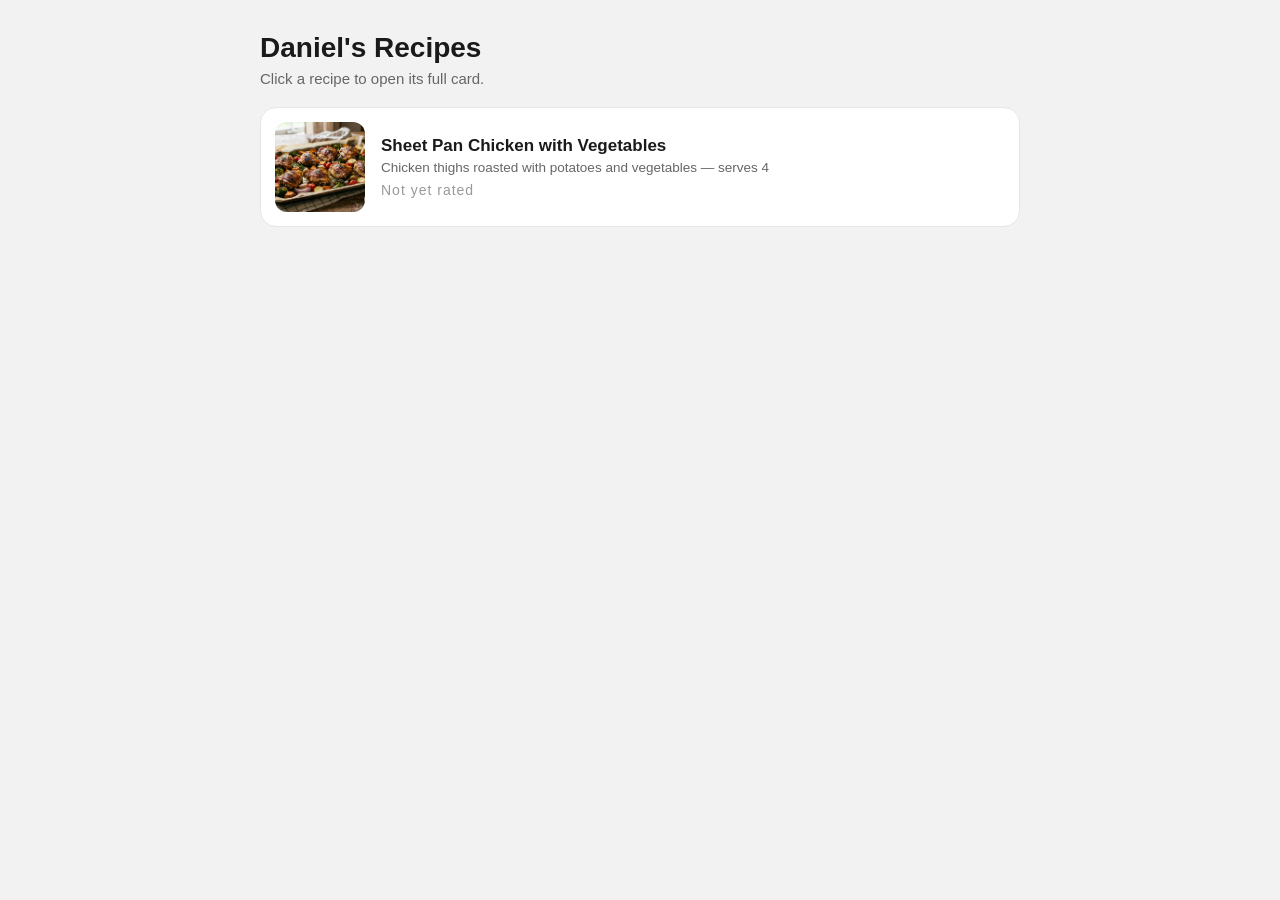
==== index.html @ 96600640 "Add files via upload" ====
<!DOCTYPE html>
<html lang="en">
<head>
<meta charset="UTF-8">
<meta name="viewport" content="width=device-width, initial-scale=1.0">
<title>Daniel's Recipes</title>
<link rel="stylesheet" href="assets/style.css">
</head>
<body>

<div class="toc-header">
  <h1>Daniel's Recipes</h1>
  <p>Click a recipe to open its full card.</p>
</div>

<div class="recipe-list">

  <a class="recipe-tile" href="recipes/sheet-pan-chicken.html" data-slug="sheet-pan-chicken">
    <img src="assets/sheet_pan_hero.png" alt="Sheet Pan Chicken with Vegetables">
    <div class="recipe-tile-body">
      <h2>Sheet Pan Chicken with Vegetables</h2>
      <p>Chicken thighs roasted with potatoes and vegetables &mdash; serves 4</p>
      <span class="tile-stars">Not yet rated</span>
    </div>
  </a>

  <!-- Add new recipe tiles here, following the same pattern -->

</div>

<script src="assets/ratings.js"></script>
<script>renderTocStars();</script>
</body>
</html>
---- assets/style.css ----
* { box-sizing: border-box; }
body {
  margin: 0;
  padding: 32px 16px;
  background: #f2f2f2;
  font-family: -apple-system, BlinkMacSystemFont, "Segoe UI", Helvetica, Arial, sans-serif;
  color: #1a1a1a;
}
.card {
  max-width: 760px;
  margin: 0 auto;
  background: #ffffff;
  border-radius: 20px;
  border: 1px solid #e6e6e6;
  padding: 24px;
}

/* ---------- Table of contents ---------- */
.toc-header {
  max-width: 760px;
  margin: 0 auto 20px auto;
}
.toc-header h1 {
  font-size: 28px;
  margin: 0 0 6px 0;
}
.toc-header p {
  color: #666;
  margin: 0;
  font-size: 15px;
}
.recipe-list {
  max-width: 760px;
  margin: 0 auto;
  display: grid;
  gap: 14px;
}
.recipe-tile {
  display: flex;
  align-items: center;
  gap: 16px;
  background: #fff;
  border: 1px solid #e6e6e6;
  border-radius: 16px;
  padding: 14px;
  text-decoration: none;
  color: inherit;
  transition: box-shadow 0.15s ease, transform 0.15s ease;
}
.recipe-tile:hover {
  box-shadow: 0 4px 14px rgba(0,0,0,0.08);
  transform: translateY(-1px);
}
.recipe-tile img {
  width: 90px;
  height: 90px;
  object-fit: cover;
  border-radius: 12px;
  flex-shrink: 0;
  background: #eee;
}
.recipe-tile-body { flex: 1; min-width: 0; }
.recipe-tile-body h2 {
  font-size: 17px;
  margin: 0 0 4px 0;
}
.recipe-tile-body p {
  font-size: 13.5px;
  color: #666;
  margin: 0 0 6px 0;
  overflow: hidden;
  text-overflow: ellipsis;
  white-space: nowrap;
}
.tile-stars {
  font-size: 14px;
  color: #d9a441;
  letter-spacing: 1px;
}

/* ---------- Recipe card ---------- */
.back-link {
  display: inline-flex;
  align-items: center;
  gap: 6px;
  max-width: 760px;
  margin: 0 auto 14px auto;
  font-size: 14px;
  color: #444;
  text-decoration: none;
}
.back-link-wrap {
  max-width: 760px;
  margin: 0 auto;
}
.back-link:hover { text-decoration: underline; }

.photo-strip {
  border-radius: 14px;
  overflow: hidden;
  margin-bottom: 24px;
}
.photo-strip img { display: block; width: 100%; height: 320px; object-fit: cover; }

h1.recipe-title {
  font-size: 26px;
  margin: 0 0 6px 0;
  font-weight: 700;
}
.subtitle {
  color: #5A5A5A;
  font-size: 15px;
  margin: 0 0 14px 0;
}

.meta-row {
  display: flex;
  align-items: center;
  justify-content: space-between;
  flex-wrap: wrap;
  gap: 10px;
  margin-bottom: 16px;
}
.servings-pill {
  display: flex;
  align-items: center;
  gap: 10px;
  border: 1px solid #ddd;
  border-radius: 999px;
  padding: 6px 14px;
  font-size: 15px;
}
.servings-btn {
  width: 26px; height: 26px;
  border-radius: 50%;
  border: 1px solid #ccc;
  background: #fafafa;
  display: flex; align-items: center; justify-content: center;
  font-size: 15px;
  color: #444;
  cursor: default;
}

/* Star rating widget */
.star-rating {
  display: inline-flex;
  gap: 2px;
  font-size: 22px;
  cursor: pointer;
  user-select: none;
}
.star-rating .star { color: #ddd; transition: color 0.1s ease; }
.star-rating .star.filled { color: #d9a441; }
.star-rating .star:hover { transform: scale(1.05); }
.rating-label {
  font-size: 12.5px;
  color: #888;
  margin-top: 2px;
}

hr { border: none; border-top: 1px solid #e6e6e6; margin: 20px 0; }

h2.section-title { font-size: 19px; margin: 0 0 14px 0; font-weight: 700; }

.ingredients { list-style: none; padding: 0; margin: 0; }
.ingredients li { font-size: 15px; padding: 7px 0; border-bottom: 1px solid #f2f2f2; }
.ingredients li:last-child { border-bottom: none; }

.steps { list-style: none; padding: 0; margin: 0; }
.step { display: flex; gap: 14px; padding: 12px 0; border-bottom: 1px solid #f2f2f2; }
.step:last-child { border-bottom: none; }
.step-num {
  flex: 0 0 30px; width: 30px; height: 30px;
  border-radius: 50%;
  background: #1a1a1a;
  color: #fff;
  display: flex; align-items: center; justify-content: center;
  font-size: 14px; font-weight: 700;
}
.step-body strong { display: block; font-size: 15px; margin-bottom: 3px; }
.step-body p { margin: 0; font-size: 14.5px; line-height: 1.5; color: #333; }
.timer-chip {
  display: inline-flex; align-items: center; gap: 6px; margin-top: 6px;
  background: #f2f2f2; border-radius: 8px; padding: 4px 10px;
  font-size: 13px; font-weight: 600; color: #444;
}

.notes {
  font-size: 14.5px; line-height: 1.6; color: #333;
  background: #fafafa; border-radius: 12px; padding: 14px 16px;
}
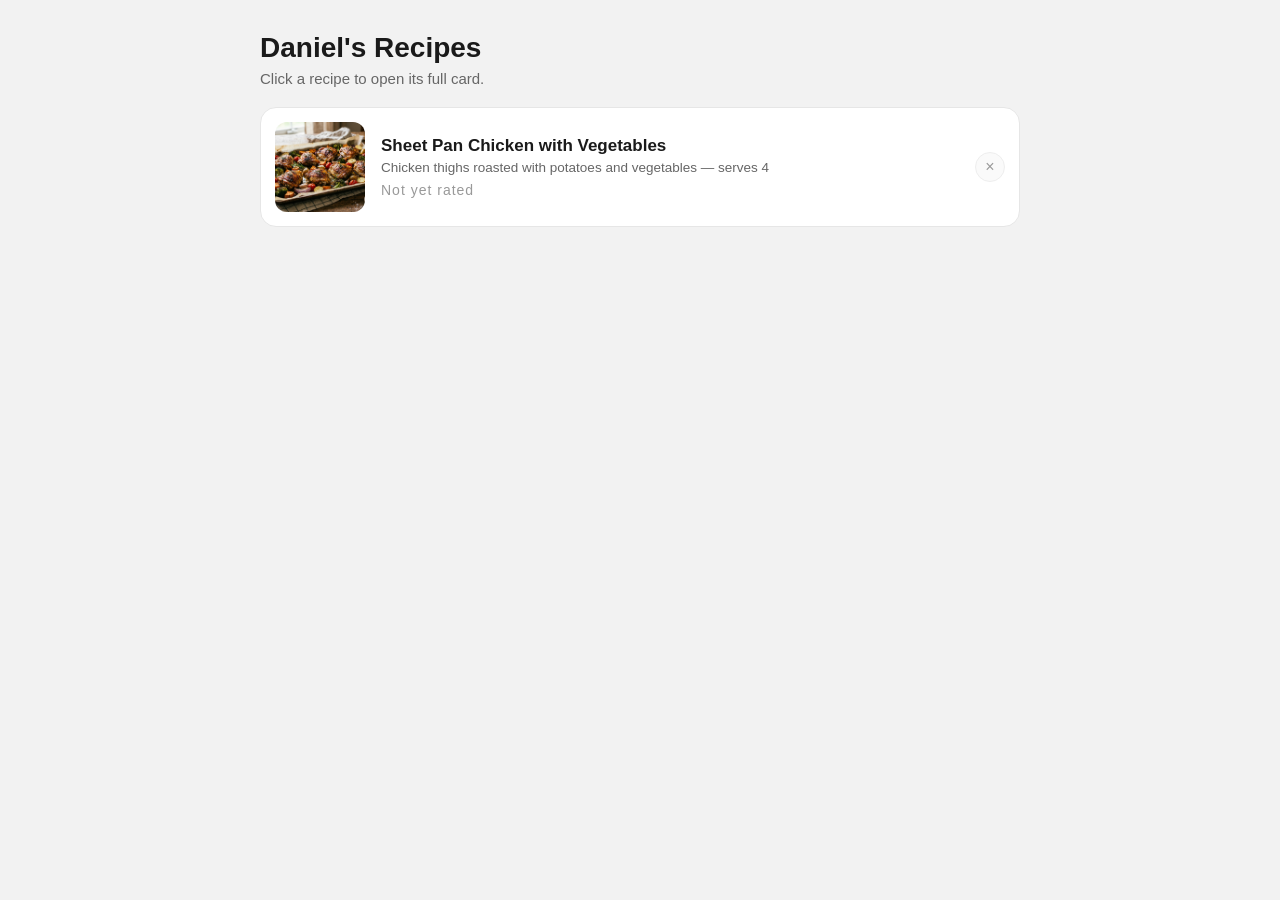
==== commit 92372603: "Add files via upload" ====
--- a/index.html
+++ b/index.html
@@ -13,6 +13,8 @@
   <p>Click a recipe to open its full card.</p>
 </div>
 
+<div class="hidden-banner" id="hidden-banner"></div>
+
 <div class="recipe-list">
 
   <a class="recipe-tile" href="recipes/sheet-pan-chicken.html" data-slug="sheet-pan-chicken">
@@ -22,6 +24,9 @@
       <p>Chicken thighs roasted with potatoes and vegetables &mdash; serves 4</p>
       <span class="tile-stars">Not yet rated</span>
     </div>
+    <button class="tile-delete" data-slug="sheet-pan-chicken" data-title="Sheet Pan Chicken with Vegetables"
+            aria-label="Delete recipe"
+            onclick="event.preventDefault(); event.stopPropagation(); confirmDeleteTile(this);">&times;</button>
   </a>
 
   <!-- Add new recipe tiles here, following the same pattern -->
@@ -29,6 +34,9 @@
 </div>
 
 <script src="assets/ratings.js"></script>
-<script>renderTocStars();</script>
+<script>
+  renderTocStars();
+  applyHiddenTiles();
+</script>
 </body>
 </html>
--- a/assets/style.css
+++ b/assets/style.css
@@ -1,4 +1,5 @@
 * { box-sizing: border-box; }
+html { -webkit-text-size-adjust: 100%; }
 body {
   margin: 0;
   padding: 32px 16px;
@@ -77,6 +78,35 @@
   color: #d9a441;
   letter-spacing: 1px;
 }
+.tile-delete {
+  flex-shrink: 0;
+  width: 30px; height: 30px;
+  border-radius: 50%;
+  border: 1px solid #eee;
+  background: #fafafa;
+  color: #999;
+  font-size: 16px;
+  display: flex; align-items: center; justify-content: center;
+  cursor: pointer;
+}
+.tile-delete:hover { background: #fdecea; border-color: #f3c8c3; color: #c0392b; }
+.hidden-banner {
+  display: none;
+  max-width: 760px;
+  margin: 0 auto 14px auto;
+  font-size: 13.5px;
+  color: #777;
+}
+.hidden-banner a { color: #444; }
+.delete-recipe-link {
+  display: inline-block;
+  margin-top: 6px;
+  font-size: 13.5px;
+  color: #999;
+  cursor: pointer;
+  text-decoration: underline;
+}
+.delete-recipe-link:hover { color: #c0392b; }
 
 /* ---------- Recipe card ---------- */
 .back-link {
@@ -138,8 +168,12 @@
   display: flex; align-items: center; justify-content: center;
   font-size: 15px;
   color: #444;
-  cursor: default;
-}
+  cursor: pointer;
+  user-select: none;
+}
+.servings-btn:hover { background: #eee; }
+.servings-btn.disabled,
+.servings-btn[disabled] { opacity: 0.4; cursor: default; pointer-events: none; }
 
 /* Star rating widget */
 .star-rating {
@@ -189,3 +223,31 @@
   font-size: 14.5px; line-height: 1.6; color: #333;
   background: #fafafa; border-radius: 12px; padding: 14px 16px;
 }
+
+/* ---------- Mobile ---------- */
+@media (max-width: 600px) {
+  body { padding: 20px 12px; }
+
+  .toc-header h1 { font-size: 23px; }
+  .toc-header p { font-size: 14px; }
+
+  .recipe-tile { padding: 10px; gap: 12px; border-radius: 14px; }
+  .recipe-tile img { width: 64px; height: 64px; border-radius: 10px; }
+  .recipe-tile-body h2 { font-size: 15px; }
+  .recipe-tile-body p { font-size: 12.5px; white-space: normal; }
+  .tile-stars { font-size: 13px; }
+  .tile-delete { width: 34px; height: 34px; font-size: 18px; }
+
+  .card { padding: 16px; border-radius: 16px; }
+  .photo-strip img { height: 200px; }
+  h1.recipe-title { font-size: 21px; }
+  .subtitle { font-size: 14px; }
+
+  .meta-row { flex-direction: column; align-items: flex-start; }
+  .star-rating { font-size: 26px; } /* bigger tap targets on touch */
+
+  h2.section-title { font-size: 17px; }
+  .ingredients li { font-size: 14.5px; }
+  .step-body strong { font-size: 14.5px; }
+  .step-body p { font-size: 14px; }
+}
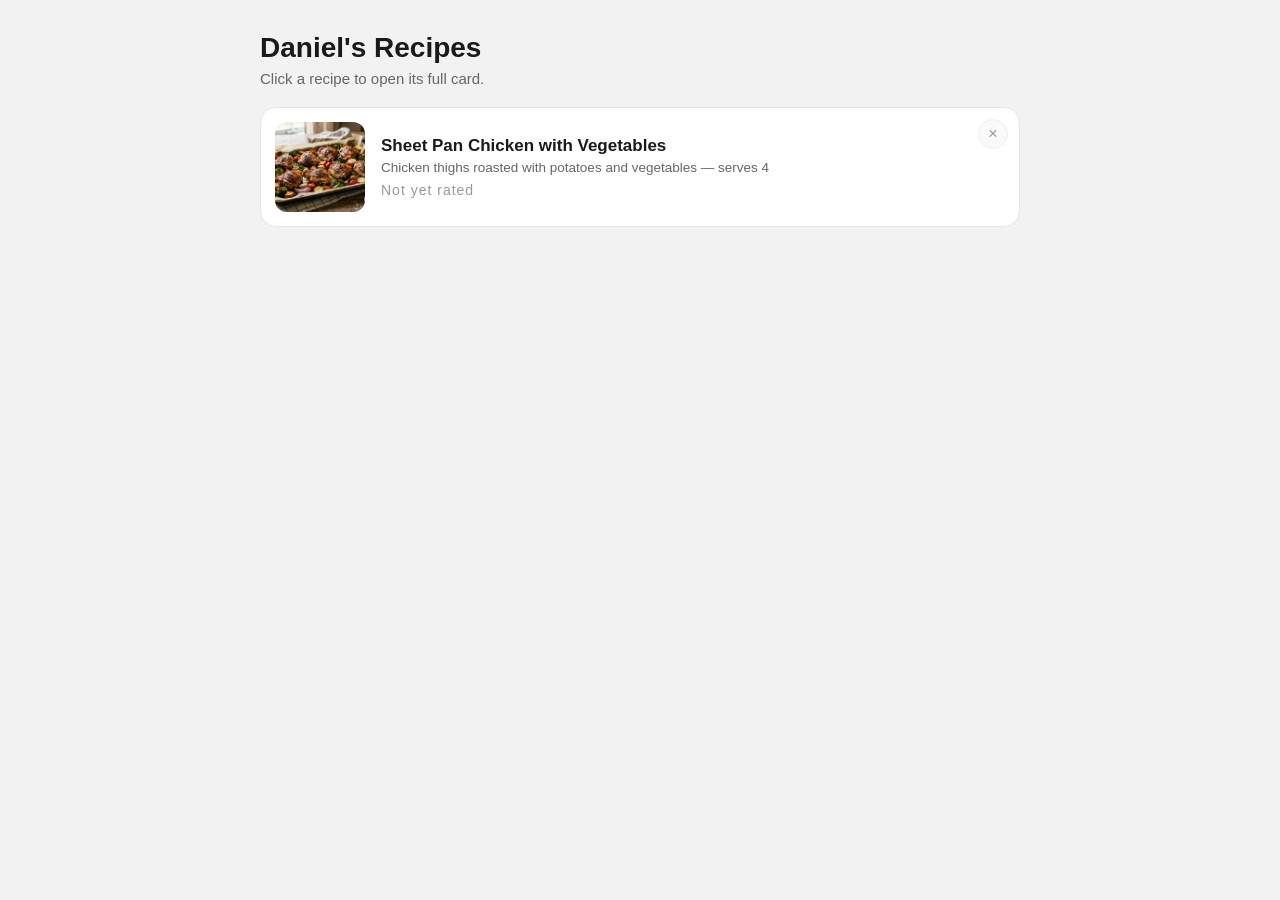
==== commit 006d9a5f: "Add files via upload" ====
--- a/index.html
+++ b/index.html
@@ -17,17 +17,17 @@
 
 <div class="recipe-list">
 
-  <a class="recipe-tile" href="recipes/sheet-pan-chicken.html" data-slug="sheet-pan-chicken">
-    <img src="assets/sheet_pan_hero.png" alt="Sheet Pan Chicken with Vegetables">
-    <div class="recipe-tile-body">
-      <h2>Sheet Pan Chicken with Vegetables</h2>
-      <p>Chicken thighs roasted with potatoes and vegetables &mdash; serves 4</p>
-      <span class="tile-stars">Not yet rated</span>
-    </div>
-    <button class="tile-delete" data-slug="sheet-pan-chicken" data-title="Sheet Pan Chicken with Vegetables"
-            aria-label="Delete recipe"
-            onclick="event.preventDefault(); event.stopPropagation(); confirmDeleteTile(this);">&times;</button>
-  </a>
+  <div class="recipe-tile-wrap" data-slug="sheet-pan-chicken">
+    <a class="recipe-tile" href="recipes/sheet-pan-chicken.html">
+      <img src="assets/sheet_pan_hero.png" alt="Sheet Pan Chicken with Vegetables">
+      <div class="recipe-tile-body">
+        <h2>Sheet Pan Chicken with Vegetables</h2>
+        <p>Chicken thighs roasted with potatoes and vegetables &mdash; serves 4</p>
+        <span class="tile-stars">Not yet rated</span>
+      </div>
+    </a>
+    <button class="tile-delete" data-title="Sheet Pan Chicken with Vegetables" aria-label="Delete recipe">&times;</button>
+  </div>
 
   <!-- Add new recipe tiles here, following the same pattern -->
 
@@ -37,6 +37,7 @@
 <script>
   renderTocStars();
   applyHiddenTiles();
+  wireDeleteButtons();
 </script>
 </body>
 </html>
--- a/assets/style.css
+++ b/assets/style.css
@@ -36,6 +36,9 @@
   display: grid;
   gap: 14px;
 }
+.recipe-tile-wrap {
+  position: relative;
+}
 .recipe-tile {
   display: flex;
   align-items: center;
@@ -43,7 +46,7 @@
   background: #fff;
   border: 1px solid #e6e6e6;
   border-radius: 16px;
-  padding: 14px;
+  padding: 14px 50px 14px 14px;
   text-decoration: none;
   color: inherit;
   transition: box-shadow 0.15s ease, transform 0.15s ease;
@@ -79,7 +82,10 @@
   letter-spacing: 1px;
 }
 .tile-delete {
-  flex-shrink: 0;
+  position: absolute;
+  top: 12px;
+  right: 12px;
+  z-index: 2;
   width: 30px; height: 30px;
   border-radius: 50%;
   border: 1px solid #eee;
@@ -231,12 +237,12 @@
   .toc-header h1 { font-size: 23px; }
   .toc-header p { font-size: 14px; }
 
-  .recipe-tile { padding: 10px; gap: 12px; border-radius: 14px; }
+  .recipe-tile { padding: 10px 44px 10px 10px; gap: 12px; border-radius: 14px; }
   .recipe-tile img { width: 64px; height: 64px; border-radius: 10px; }
   .recipe-tile-body h2 { font-size: 15px; }
   .recipe-tile-body p { font-size: 12.5px; white-space: normal; }
   .tile-stars { font-size: 13px; }
-  .tile-delete { width: 34px; height: 34px; font-size: 18px; }
+  .tile-delete { width: 34px; height: 34px; font-size: 18px; top: 8px; right: 8px; }
 
   .card { padding: 16px; border-radius: 16px; }
   .photo-strip img { height: 200px; }
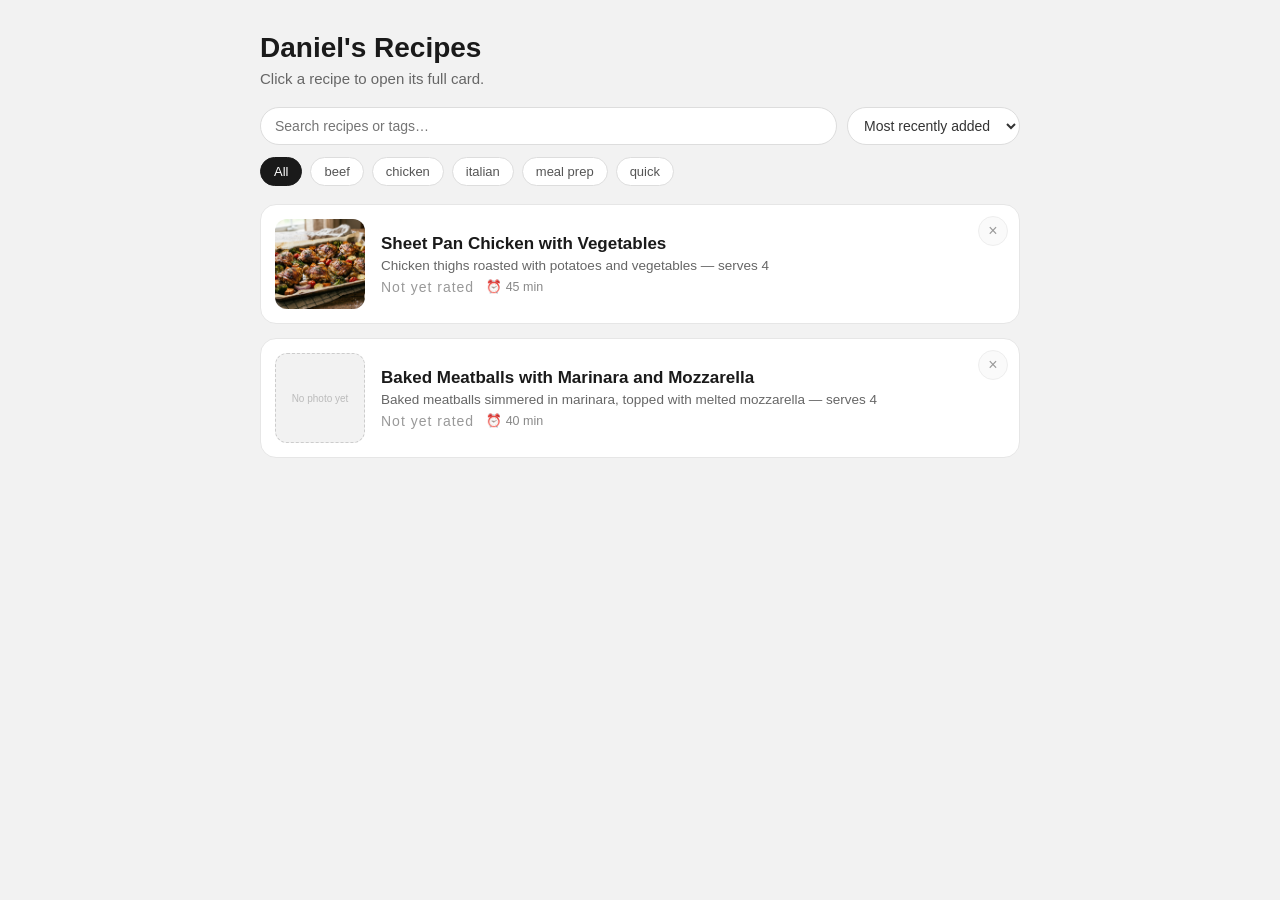
==== commit 74bde2d5: "Add files via upload" ====
--- a/index.html
+++ b/index.html
@@ -5,6 +5,11 @@
 <meta name="viewport" content="width=device-width, initial-scale=1.0">
 <title>Daniel's Recipes</title>
 <link rel="stylesheet" href="assets/style.css">
+<link rel="manifest" href="manifest.json">
+<link rel="apple-touch-icon" href="assets/icon-192.png">
+<meta name="apple-mobile-web-app-capable" content="yes">
+<meta name="apple-mobile-web-app-title" content="Recipes">
+<meta name="theme-color" content="#ffffff">
 </head>
 <body>
 
@@ -15,21 +20,51 @@
 
 <div class="hidden-banner" id="hidden-banner"></div>
 
-<div class="recipe-list">
+<div class="toc-controls">
+  <input type="text" id="search-box" placeholder="Search recipes or tags&hellip;">
+  <select id="sort-select">
+    <option value="recent">Most recently added</option>
+    <option value="alpha">A&ndash;Z</option>
+    <option value="rating">Highest rated</option>
+  </select>
+</div>
+<div class="tag-filters" id="tag-filters"></div>
 
-  <div class="recipe-tile-wrap" data-slug="sheet-pan-chicken">
+<div class="recipe-list" id="recipe-list">
+
+  <div class="recipe-tile-wrap" data-slug="sheet-pan-chicken" data-tags="chicken, quick, meal prep" data-added="2026-07-11">
     <a class="recipe-tile" href="recipes/sheet-pan-chicken.html">
       <img src="assets/sheet_pan_hero.png" alt="Sheet Pan Chicken with Vegetables">
       <div class="recipe-tile-body">
         <h2>Sheet Pan Chicken with Vegetables</h2>
         <p>Chicken thighs roasted with potatoes and vegetables &mdash; serves 4</p>
-        <span class="tile-stars">Not yet rated</span>
+        <div class="tile-meta-row">
+          <span class="tile-stars">Not yet rated</span>
+          <span class="tile-time">&#9200; 45 min</span>
+        </div>
       </div>
     </a>
     <button class="tile-delete" data-title="Sheet Pan Chicken with Vegetables" aria-label="Delete recipe">&times;</button>
   </div>
 
-  <!-- Add new recipe tiles here, following the same pattern -->
+  <div class="recipe-tile-wrap" data-slug="meatballs-marinara" data-tags="beef, italian, quick" data-added="2026-07-11">
+    <a class="recipe-tile" href="recipes/meatballs-marinara.html">
+      <div class="tile-photo-placeholder">No photo yet</div>
+      <div class="recipe-tile-body">
+        <h2>Baked Meatballs with Marinara and Mozzarella</h2>
+        <p>Baked meatballs simmered in marinara, topped with melted mozzarella &mdash; serves 4</p>
+        <div class="tile-meta-row">
+          <span class="tile-stars">Not yet rated</span>
+          <span class="tile-time">&#9200; 40 min</span>
+        </div>
+      </div>
+    </a>
+    <button class="tile-delete" data-title="Baked Meatballs with Marinara and Mozzarella" aria-label="Delete recipe">&times;</button>
+  </div>
+
+  <!-- Add new recipe tiles here, following the same pattern.
+       data-tags: comma-separated, lowercase, used for search + filter buttons
+       data-added: YYYY-MM-DD, used for "most recently added" sort -->
 
 </div>
 
@@ -38,6 +73,7 @@
   renderTocStars();
   applyHiddenTiles();
   wireDeleteButtons();
+  initTocControls();
 </script>
 </body>
 </html>
--- a/assets/style.css
+++ b/assets/style.css
@@ -76,10 +76,68 @@
   text-overflow: ellipsis;
   white-space: nowrap;
 }
+.tile-meta-row {
+  display: flex;
+  align-items: center;
+  gap: 12px;
+}
 .tile-stars {
   font-size: 14px;
   color: #d9a441;
   letter-spacing: 1px;
+}
+.tile-time {
+  font-size: 12.5px;
+  color: #888;
+}
+
+/* Search / sort / tag filter controls */
+.toc-controls {
+  max-width: 760px;
+  margin: 0 auto 12px auto;
+  display: flex;
+  gap: 10px;
+  flex-wrap: wrap;
+}
+#search-box {
+  flex: 1;
+  min-width: 180px;
+  font-size: 14px;
+  padding: 9px 14px;
+  border-radius: 999px;
+  border: 1px solid #ddd;
+  background: #fff;
+  outline: none;
+}
+#search-box:focus { border-color: #bbb; }
+#sort-select {
+  font-size: 14px;
+  padding: 9px 12px;
+  border-radius: 999px;
+  border: 1px solid #ddd;
+  background: #fff;
+  color: #333;
+}
+.tag-filters {
+  max-width: 760px;
+  margin: 0 auto 18px auto;
+  display: flex;
+  gap: 8px;
+  flex-wrap: wrap;
+}
+.tag-btn {
+  font-size: 13px;
+  padding: 6px 13px;
+  border-radius: 999px;
+  border: 1px solid #ddd;
+  background: #fff;
+  color: #555;
+  cursor: pointer;
+}
+.tag-btn.active {
+  background: #1a1a1a;
+  border-color: #1a1a1a;
+  color: #fff;
 }
 .tile-delete {
   position: absolute;
@@ -137,6 +195,33 @@
   margin-bottom: 24px;
 }
 .photo-strip img { display: block; width: 100%; height: 320px; object-fit: cover; }
+.photo-placeholder {
+  display: flex;
+  align-items: center;
+  justify-content: center;
+  flex-direction: column;
+  gap: 6px;
+  height: 320px;
+  background: #f2f2f2;
+  border: 1.5px dashed #ccc;
+  border-radius: 14px;
+  color: #999;
+  font-size: 14px;
+  margin-bottom: 24px;
+  text-align: center;
+}
+.tile-photo-placeholder {
+  width: 90px; height: 90px;
+  border-radius: 12px;
+  flex-shrink: 0;
+  background: #f2f2f2;
+  border: 1.5px dashed #ccc;
+  display: flex; align-items: center; justify-content: center;
+  color: #bbb;
+  font-size: 10px;
+  text-align: center;
+  line-height: 1.3;
+}
 
 h1.recipe-title {
   font-size: 26px;
@@ -230,6 +315,55 @@
   background: #fafafa; border-radius: 12px; padding: 14px 16px;
 }
 
+.time-pill {
+  display: flex;
+  align-items: center;
+  gap: 6px;
+  border: 1px solid #ddd;
+  border-radius: 999px;
+  padding: 6px 14px;
+  font-size: 14px;
+  color: #444;
+}
+
+.notes-field {
+  width: 100%;
+  min-height: 80px;
+  font-family: inherit;
+  font-size: 14.5px;
+  line-height: 1.5;
+  padding: 12px 14px;
+  border-radius: 12px;
+  border: 1px solid #ddd;
+  resize: vertical;
+  outline: none;
+  box-sizing: border-box;
+}
+.notes-field:focus { border-color: #bbb; }
+.notes-status {
+  font-size: 12.5px;
+  color: #999;
+  margin-top: 6px;
+  min-height: 16px;
+}
+
+/* ---------- Print ---------- */
+@media print {
+  body { background: #fff; padding: 0; }
+  .toc-controls, .tag-filters, .hidden-banner,
+  .tile-delete, .back-link-wrap, .delete-recipe-link,
+  .star-rating, .rating-label, .notes-field, .notes-status,
+  .servings-btn, .photo-strip {
+    display: none !important;
+  }
+  .card, .recipe-tile-wrap {
+    box-shadow: none;
+    border: none;
+    padding: 0;
+  }
+  .meta-row { justify-content: flex-start; gap: 20px; }
+}
+
 /* ---------- Mobile ---------- */
 @media (max-width: 600px) {
   body { padding: 20px 12px; }
@@ -256,4 +390,9 @@
   .ingredients li { font-size: 14.5px; }
   .step-body strong { font-size: 14.5px; }
   .step-body p { font-size: 14px; }
-}
+
+  .toc-controls { flex-direction: column; }
+  #search-box, #sort-select { width: 100%; }
+  .tag-btn { font-size: 12.5px; padding: 5px 11px; }
+  .time-pill { font-size: 13px; padding: 6px 12px; }
+}
